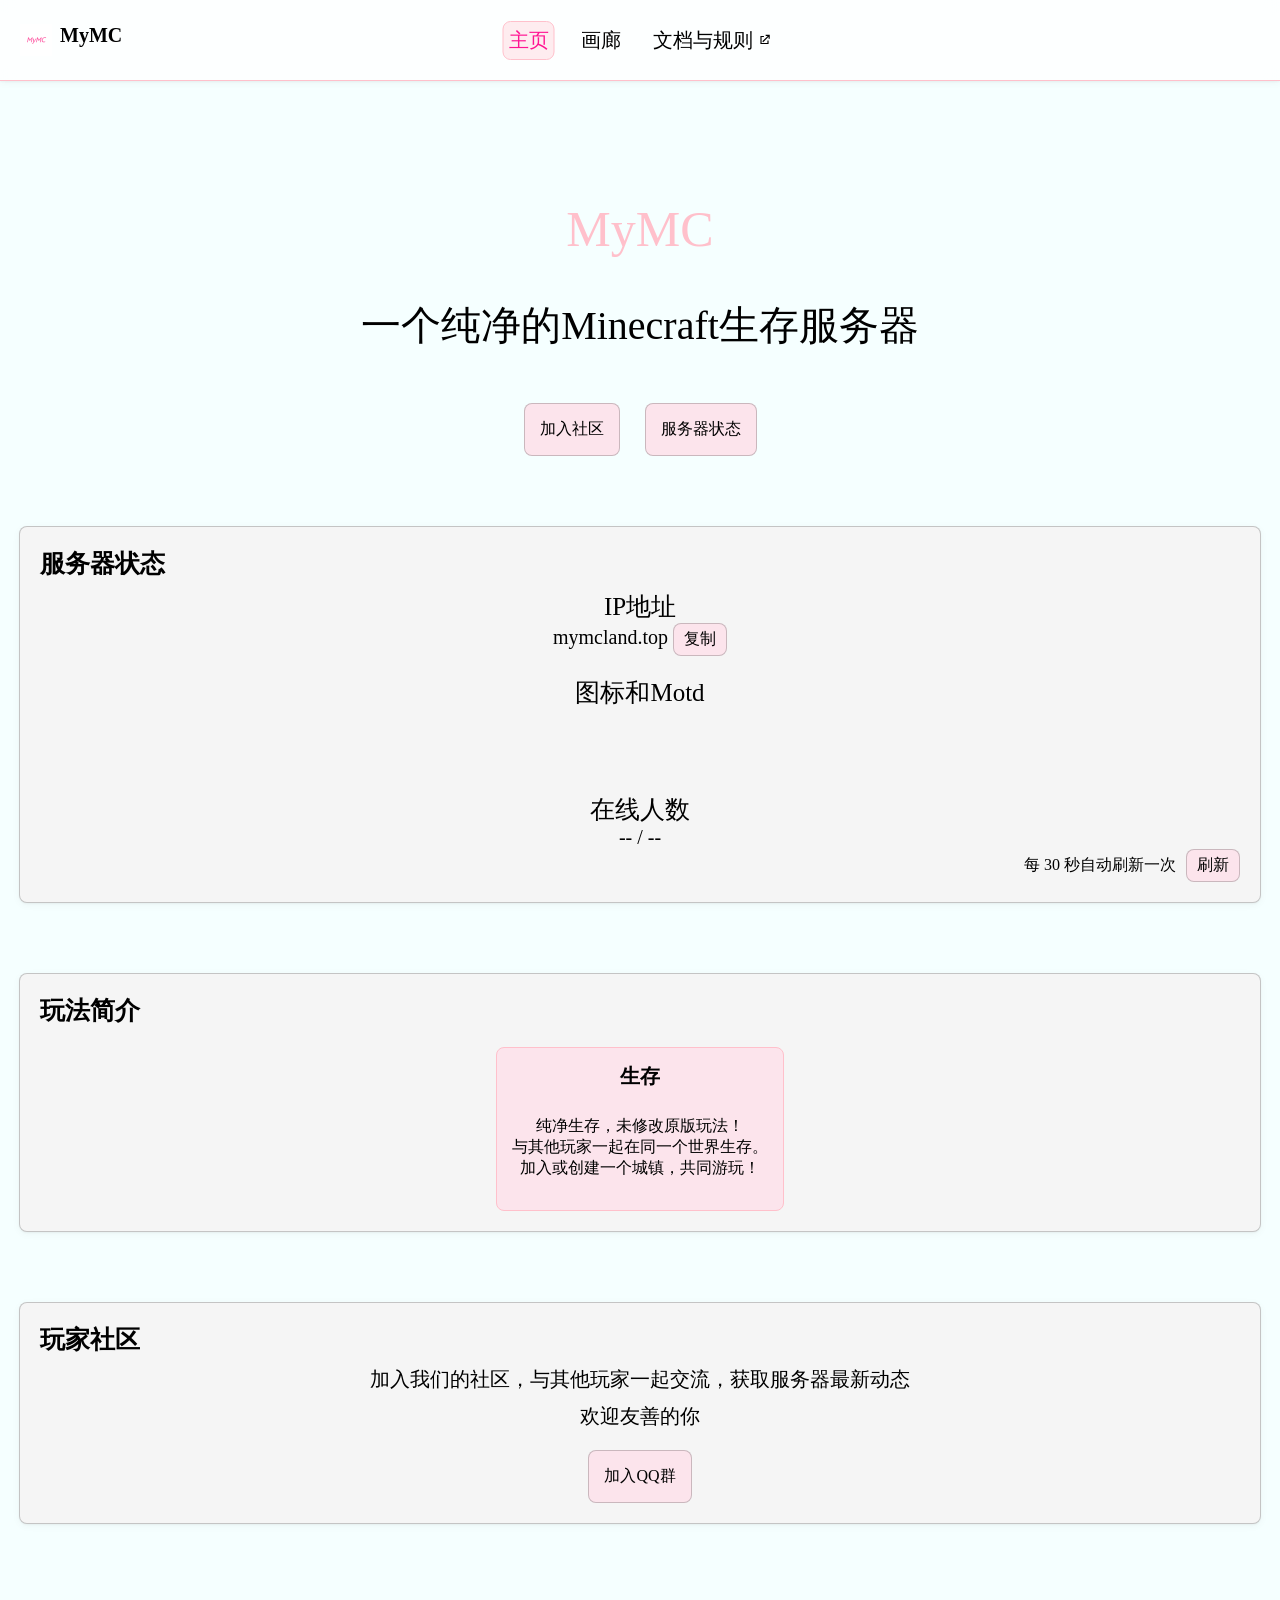
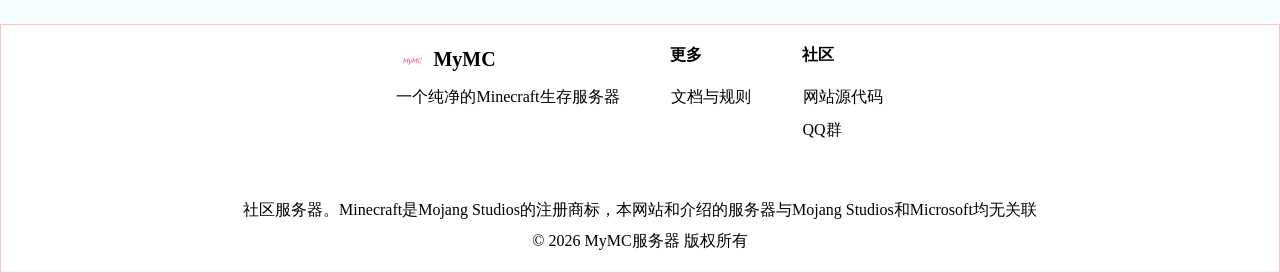
==== index.html @ 45459403 "优化服务器状态显示功能" ====
<!DOCTYPE html>
<html lang="zh" style="scroll-behavior: smooth">
<head>
    <title>MyMC | Minecraft服务器</title>
    <link rel="icon" href="Assets/MyMC_64.png">
    <link rel="stylesheet" href="style.css">
    <meta charset="UTF-8">
    <meta name="viewport" content="width=device-width, initial-scale=1.0">
</head>
<body>
    <div class="nav-background">
        <nav class="nav">
            <a href="./" class="nav-icon">
                <img src="Assets/MyMC_64.png" class="nav-icon-logo" alt="MyMC Icon" width="64" height="64" />
                <span class="nav-icon-text">MyMC</span>
            </a>
            <div class="nav-items">
                <a href="./" class="nav-item nav-item-selected">主页</a>
                <a href="./Gallery/" class="nav-item">画廊</a>
                <a href="https://docs.qq.com/aio/DS3Rvb0lQZVpRVXB5" target="_blank" class="nav-item">
                    文档与规则
                    <svg class="external-icon" viewBox="0 0 24 24" width="14" height="14" fill="currentColor" aria-hidden="true">
                        <path d="M14 3h7v7h-2V6.41l-9.29 9.3-1.42-1.42 9.3-9.29H14V3z"/>
                        <path d="M5 5h6v2H7v10h10v-4h2v6H5V5z"/>
                    </svg>
                </a>
            </div>
            <details class="nav-menu" style="margin-left: auto; position: relative;">
                <summary style="list-style: none; cursor: pointer; user-select: none;" class="btn">选择页面</summary>
                <div class="nav-menu-open">
                    <a href="./" class="nav-item nav-item-selected">主页</a>
                    <a href="./Gallery/" class="nav-item">画廊</a>
                    <a href="https://docs.qq.com/aio/DS3Rvb0lQZVpRVXB5" target="_blank" class="nav-item">
                        文档与规则
                        <svg class="external-icon" viewBox="0 0 24 24" width="14" height="14" fill="currentColor" aria-hidden="true">
                            <path d="M14 3h7v7h-2V6.41l-9.29 9.3-1.42-1.42 9.3-9.29H14V3z"/>
                            <path d="M5 5h6v2H7v10h10v-4h2v6H5V5z"/>
                        </svg>
                    </a>
                </div>
            </details>
        </nav>
    </div>
    <div style="align-items: center; text-align: center; margin-top: 200px">
        <div style="color: pink" class="title-text">MyMC</div>
        <div style="margin-top: 40px;" class="subtitle-text">一个纯净的Minecraft生存服务器</div>
    </div>
    <div style="display: flex; flex-direction: row; margin-top: 50px; justify-content: center; gap: 25px; flex-wrap: wrap;">
        <a class="btn" href="#community">加入社区</a>
        <a class="btn" href="#status">服务器状态</a>
    </div>
    <div style="margin-top: 70px;" class="center-card" id="status">
        <span class="center-card-title">服务器状态</span>
        <span style="font-size: 25px;">IP地址</span>
        <div style="font-size: 20px;">mymcland.top<button onclick="copyButton(this, 'mymcland.top')" class="btn" style="padding: 5px 10px; margin-left: 5px">复制</button></div>
        <span style="font-size: 25px; margin-top: 20px;">图标和Motd</span>
        <div style="display: flex; flex-direction: row; align-items: center; gap: 12px;">
            <img id="serverIcon" src="" alt="" style="width: 64px; height: 64px; image-rendering: pixelated; border-radius: 8px; visibility: hidden;">
            <span id="serverMotd" style="font-size: 20px; white-space: pre-line;"></span>
        </div>
        <span style="font-size: 25px; margin-top: 20px;">在线人数</span>
        <span style="font-size: 20px;"><span id="onlinePlayers">--</span> / <span id="maxPlayers">--</span></span>
        <div style="margin-left: auto; display: flex; flex-direction: row; gap: 10px; align-items: center;">
            <span>每 30 秒自动刷新一次</span>
            <button onclick="manualRefresh(this)" class="btn" style="padding: 5px 10px;">刷新</button>
        </div>
    </div>
    <div style="margin-top: 70px;" class="center-card">
        <span class="center-card-title">玩法简介</span>
        <div style="display: flex; flex-direction: row; gap: 20px; align-items: center; margin-top: 10px; flex-wrap: wrap; justify-content: center;">
            <div class="center-card-card">
                <span style="font-size: 20px; font-weight: bold;">生存</span>
                <p>
                    纯净生存，未修改原版玩法！<br>
                    与其他玩家一起在同一个世界生存。<br>
                    加入或创建一个城镇，共同游玩！
                </p>
            </div>
        </div>
    </div>
    <div style="margin-top: 70px;" class="center-card" id="community">
        <span class="center-card-title">玩家社区</span>
        <span style="margin-bottom: 10px; font-size: 20px;">加入我们的社区，与其他玩家一起交流，获取服务器最新动态</span>
        <span style="margin-bottom: 20px; font-size: 20px;">欢迎友善的你</span>
        <a href="https://qm.qq.com/q/Btq5z1WSHu" target="_blank" class="btn">
            加入QQ群
        </a>
    </div>
    <footer class="footer">
        <div style="display: flex; flex-direction: row; flex-wrap: wrap; gap: 50px;">
            <div style="display: flex; flex-direction: column; gap: 10px; text-align: left;">
                <a style="font-size: 20px; font-weight: bold;">
                    <img src="./Assets/MyMC_64.png" alt="MyMC Icon" style="width: 32px; height: 32px; vertical-align: middle;" />
                    MyMC
                </a>
                <a style="font-size: 16px">
                    一个纯净的Minecraft生存服务器
                </a>
            </div>
            <div style="display: flex; flex-direction: column; gap: 10px; text-align: left;">
                <a style="margin-bottom: 10px; font-weight: bold;">更多</a>
                <a class="linktext" href="https://docs.qq.com/aio/DS3Rvb0lQZVpRVXB5" target="_blank">
                    文档与规则
                </a>
            </div>
            <div style="display: flex; flex-direction: column; gap: 10px; text-align: left;">
                <a style="margin-bottom: 10px; font-weight: bold;">社区</a>
                <a class="linktext" href="https://github.com/MCFurina/MyMC-Website" target="_blank">
                    网站源代码
                </a>
                <a class="linktext" href="https://qm.qq.com/q/Btq5z1WSHu" target="_blank">
                    QQ群
                </a>
            </div>
        </div>
        <hr style="width: 80%; max-width: 1600px; border: 1px solid rgba(255, 255, 255, 0.5)" />
        <div style="display: flex; flex-direction: column; gap: 10px;">
            <a style="font-size: 16px">
                社区服务器。Minecraft是Mojang Studios的注册商标，本网站和介绍的服务器与Mojang Studios和Microsoft均无关联
            </a>
            <a style="font-size: 16px">
                © 2026 MyMC服务器 版权所有
            </a>
        </div>
    </footer>
    <script src="./homepage.js"></script>
</body>
</html>
---- style.css ----
body {
    background: rgb(245, 255, 255);
    margin: 0;
    padding: 0;
}
button {
    cursor: pointer;
}
.nav-background {
    position: fixed;
    top: 0;
    left: 0;
    right: 0;
    z-index: 9999;
    background-color: rgba(255, 255, 255, 0.75);
    border-bottom: solid 1px pink;
    backdrop-filter: blur(8px);
    box-shadow: 0 1px 2px rgba(0, 0, 0, 0.04), 0 2px 8px rgba(0, 0, 0, 0.04);
}
.nav {
    display: flex;
    flex-direction: row;
    align-items: center;
    max-width: 1600px;
    margin: 0 auto;
    padding: 10px 20px;
    min-height: 60px;
    gap: 16px;
}
.nav-icon {
    text-decoration: none;
    color: inherit;
    display: flex;
    flex-direction: row;
    gap: 8px;
}
.nav-icon-logo {
    vertical-align: middle;
    width: 32px;
    height: 32px;
}
.nav-icon-text {
    font-size: 20px;
    font-weight: bold;
}
.nav-item {
    text-decoration: none;
    color: inherit;
    font-size: 20px;
    border-radius: 8px;
    transition: background-color 0.2s ease, border 0.2s ease;
    padding: 5px;
    border: 1px solid transparent;
}
.nav-item-selected {
    background-color: rgba(255, 192, 203, 0.3);
    border: 1px solid pink;
    color: deeppink;
}
.nav-item:hover {
    background-color: rgba(255, 192, 203, 0.3);
}
.nav-items {
    position: absolute;
    left: 50%;
    transform: translateX(-50%);
    flex-direction: row;
    gap: 20px;
    display: flex;
}
.nav-menu {
    display: none;
}
.nav-menu[open] summary {
    transform: scale(0.97);
    opacity: 0.5;
}
.nav-menu-open {
    position: absolute;
    top: 100%;
    right: 0;
    min-width: 140px;
    background: rgba(255, 255, 255, 1.0);
    border: solid 1px pink;
    border-radius: 8px;
    padding: 10px;
    z-index: 10000;
    display: flex;
    flex-direction: column;
    gap: 10px;
    text-align: center;
}
.center-card {
    display: flex;
    flex-direction: column;
    align-items: center;
    text-align: center;
    max-width: 1200px;
    border-radius: 8px;
    background-color: rgb(245, 245, 245);
    color: black;
    border: 1px solid rgba(0, 0, 0, 0.2);
    padding: 20px;
    margin-left: auto;
    margin-right: auto;
    scroll-margin-top: 150px;
    box-shadow: 0 1px 2px rgba(0, 0, 0, 0.04), 0 2px 8px rgba(0, 0, 0, 0.04);
}
.center-card-title {
    font-size: 25px;
    font-weight: bold;
    margin-right: auto;
    margin-bottom: 10px;
}
.center-card-card {
    display: flex;
    flex-direction: column;
    gap: 10px;
    text-align: center;
    border: solid 1px pink;
    border-radius: 8px;
    background-color: rgba(252, 228, 236, 1.0);
    padding: 15px;
    color: black;
}
.btn {
    border: 1px solid rgba(0, 0, 0, 0.2);
    padding: 15px;
    width: fit-content;
    text-decoration: none;
    color: inherit;
    border-radius: 8px;
    font-size: 16px;
    background-color: rgba(252, 228, 236, 1.0);
    transition: background-color 0.25s ease, border 0.25s ease, transform 0.25s ease, opacity 0.25s ease;
    color: black;
}
.btn:hover {
    background-color: rgba(248, 211, 223, 1.0);
}
.btn:active {
    transform: scale(0.97);
    opacity: 0.5;
}
.btn:disabled {
    opacity: 60%;
    cursor: not-allowed;
}
.linktext {
    color: inherit;
    text-decoration: none;
    border: solid 1px transparent;
    border-radius: 8px;
    transition: border 0.2s ease;
    display: inline-block;
    width: fit-content;
}
.linktext:hover {
    border: 1px solid pink;
}
.gradient-text-1 {
    display: inline-block;
    background: linear-gradient(90deg, #7FE5D4, #FFFFFF);
    background-clip: text;
    color: transparent;
}
.title-text {
    font-size: 50px;
}
.subtitle-text {
    font-size: 40px;
}
.footer {
    margin-top: 100px;
    margin-left: auto;
    margin-right: auto;
    display: flex;
    flex-direction: column;
    gap: 20px;
    text-align: center;
    align-items: center;
    padding: 20px 10px;
    background-color: rgba(255, 255, 255, 1.0);
    border: 1px solid pink;
    color: black;
}
.center-label {
    color: black;
}
@media (max-width: 768px) {
    .nav-items {
        display: none;
    }
    .nav-menu {
        display: flex;
    }
    .title-text {
        font-size: 40px;
    }
    .subtitle-text {
        font-size: 30px;
    }
    .nav {
        min-height: 48px;
    }
    .nav-icon-logo {
        display: none;
    }
    .center-card {
        margin-left: 20px;
        margin-right: 20px;
    }
    .center-card-title {
        font-size: 25px;
    }
}
@media (prefers-color-scheme: dark) {
    body {
        background: rgb(25, 25, 25);
    }
    .nav-background {
        background-color: rgba(0, 0, 0, 0.75);
        color: white;
    }
    .nav-item-selected {
        color: lightpink;
    }
    .nav-menu-open {
        background-color: rgb(50, 50, 50);
    }
    .title-text {
        color: white;
    }
    .subtitle-text {
        color: white;
    }
    .center-card {
        background: rgba(255, 255, 255, 0.1);
        color: white;
        border: 1px solid rgba(255, 255, 255, 0.15);
    }
    .center-card-card {
        background: rgba(255, 255, 255, 0.1);
        border: 1px solid rgba(255, 255, 255, 0.15);
        color: white;
    }
    .btn {
        background: rgba(255, 255, 255, 0.1);
        color: white;
        border: 1px solid rgba(255, 255, 255, 0.15);
    }
    .btn:hover {
        background: rgba(255, 255, 255, 0.2);
        border: 1px solid rgb(150, 150, 150);
    }
    .footer {
        color: white;
        background: rgba(255, 255, 255, 0.1);
        border: 1px solid rgba(255, 255, 255, 0.15);
    }
    .center-label {
        color: white;
    }
}
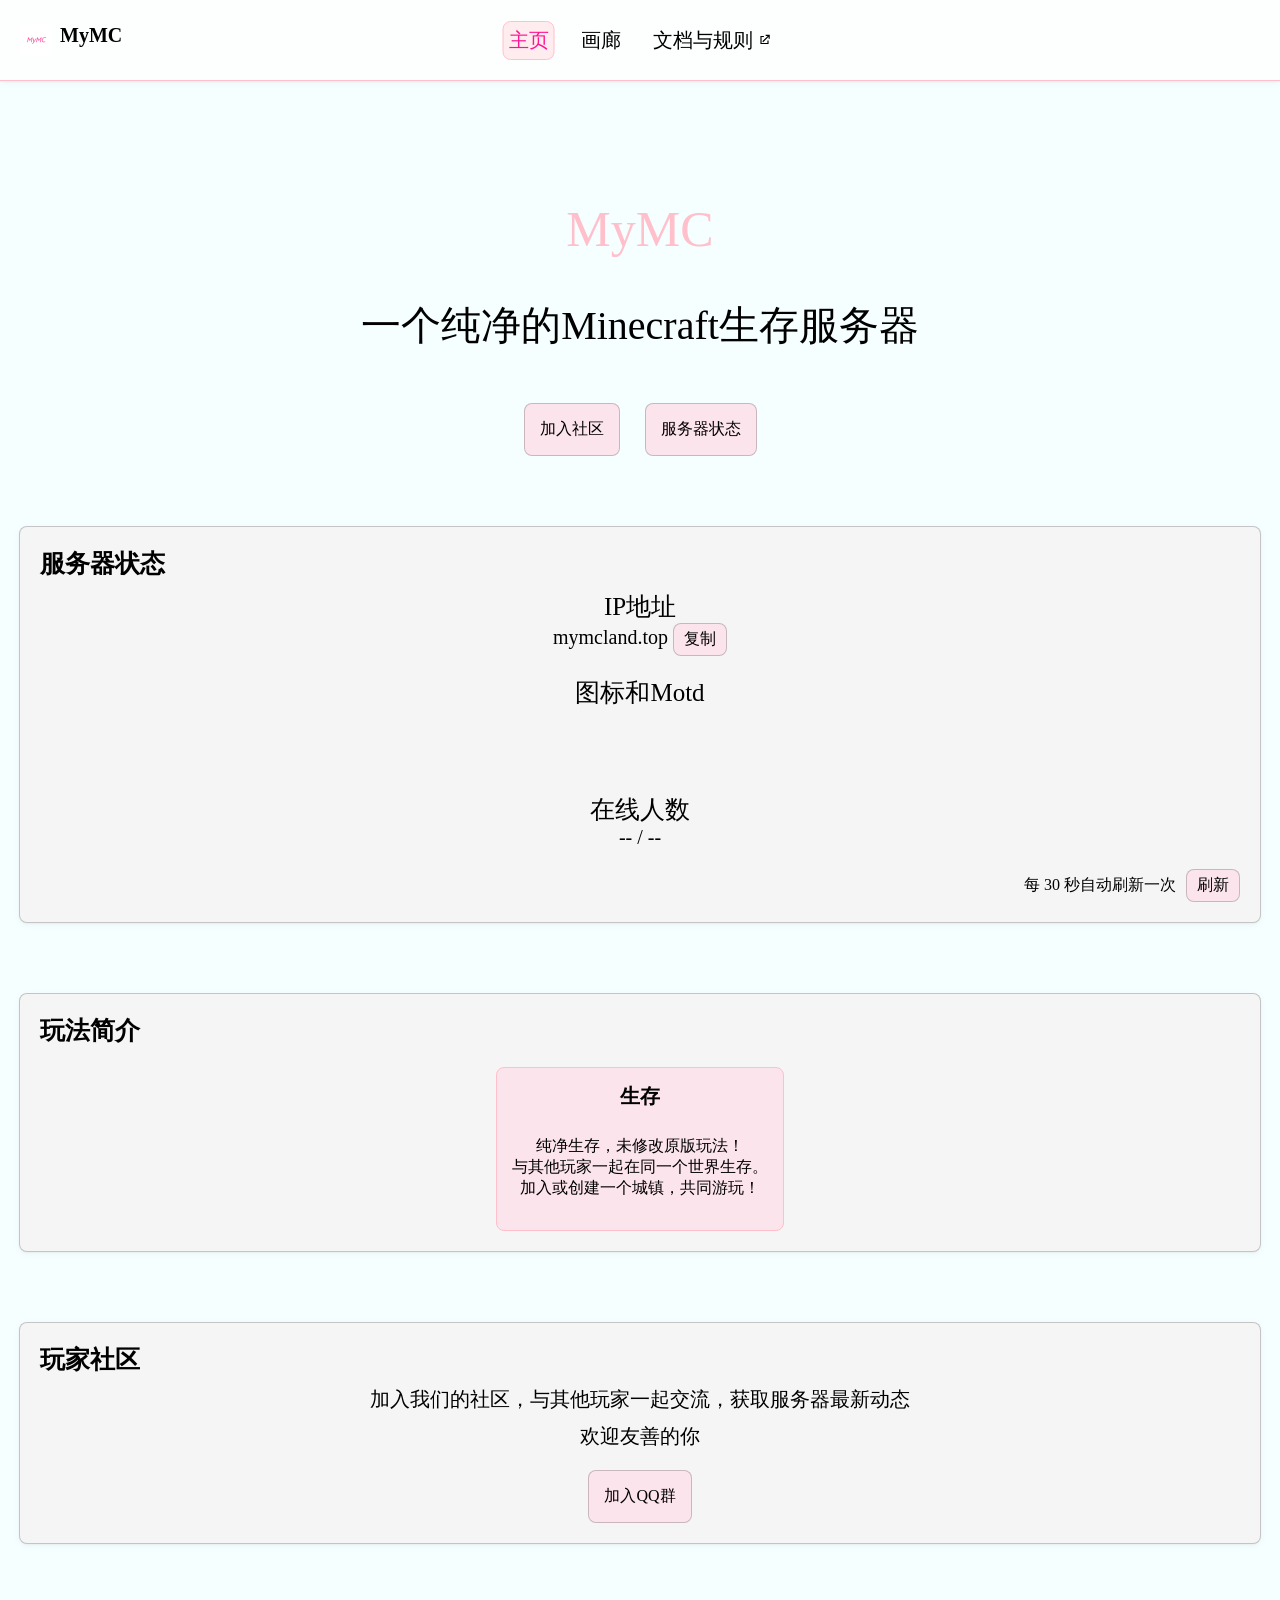
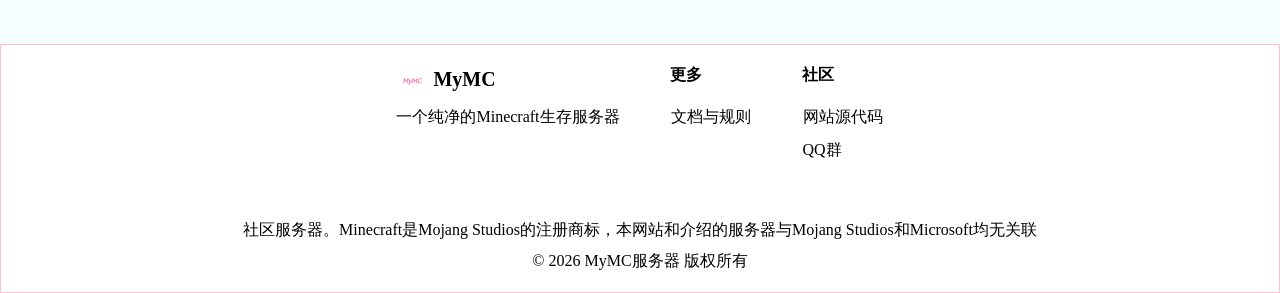
==== commit 21e0cc73: "更新" ====
--- a/index.html
+++ b/index.html
@@ -60,7 +60,7 @@
         </div>
         <span style="font-size: 25px; margin-top: 20px;">在线人数</span>
         <span style="font-size: 20px;"><span id="onlinePlayers">--</span> / <span id="maxPlayers">--</span></span>
-        <div style="margin-left: auto; display: flex; flex-direction: row; gap: 10px; align-items: center;">
+        <div style="margin-left: auto; display: flex; flex-direction: row; gap: 10px; align-items: center; margin-top: 20px;">
             <span>每 30 秒自动刷新一次</span>
             <button onclick="manualRefresh(this)" class="btn" style="padding: 5px 10px;">刷新</button>
         </div>
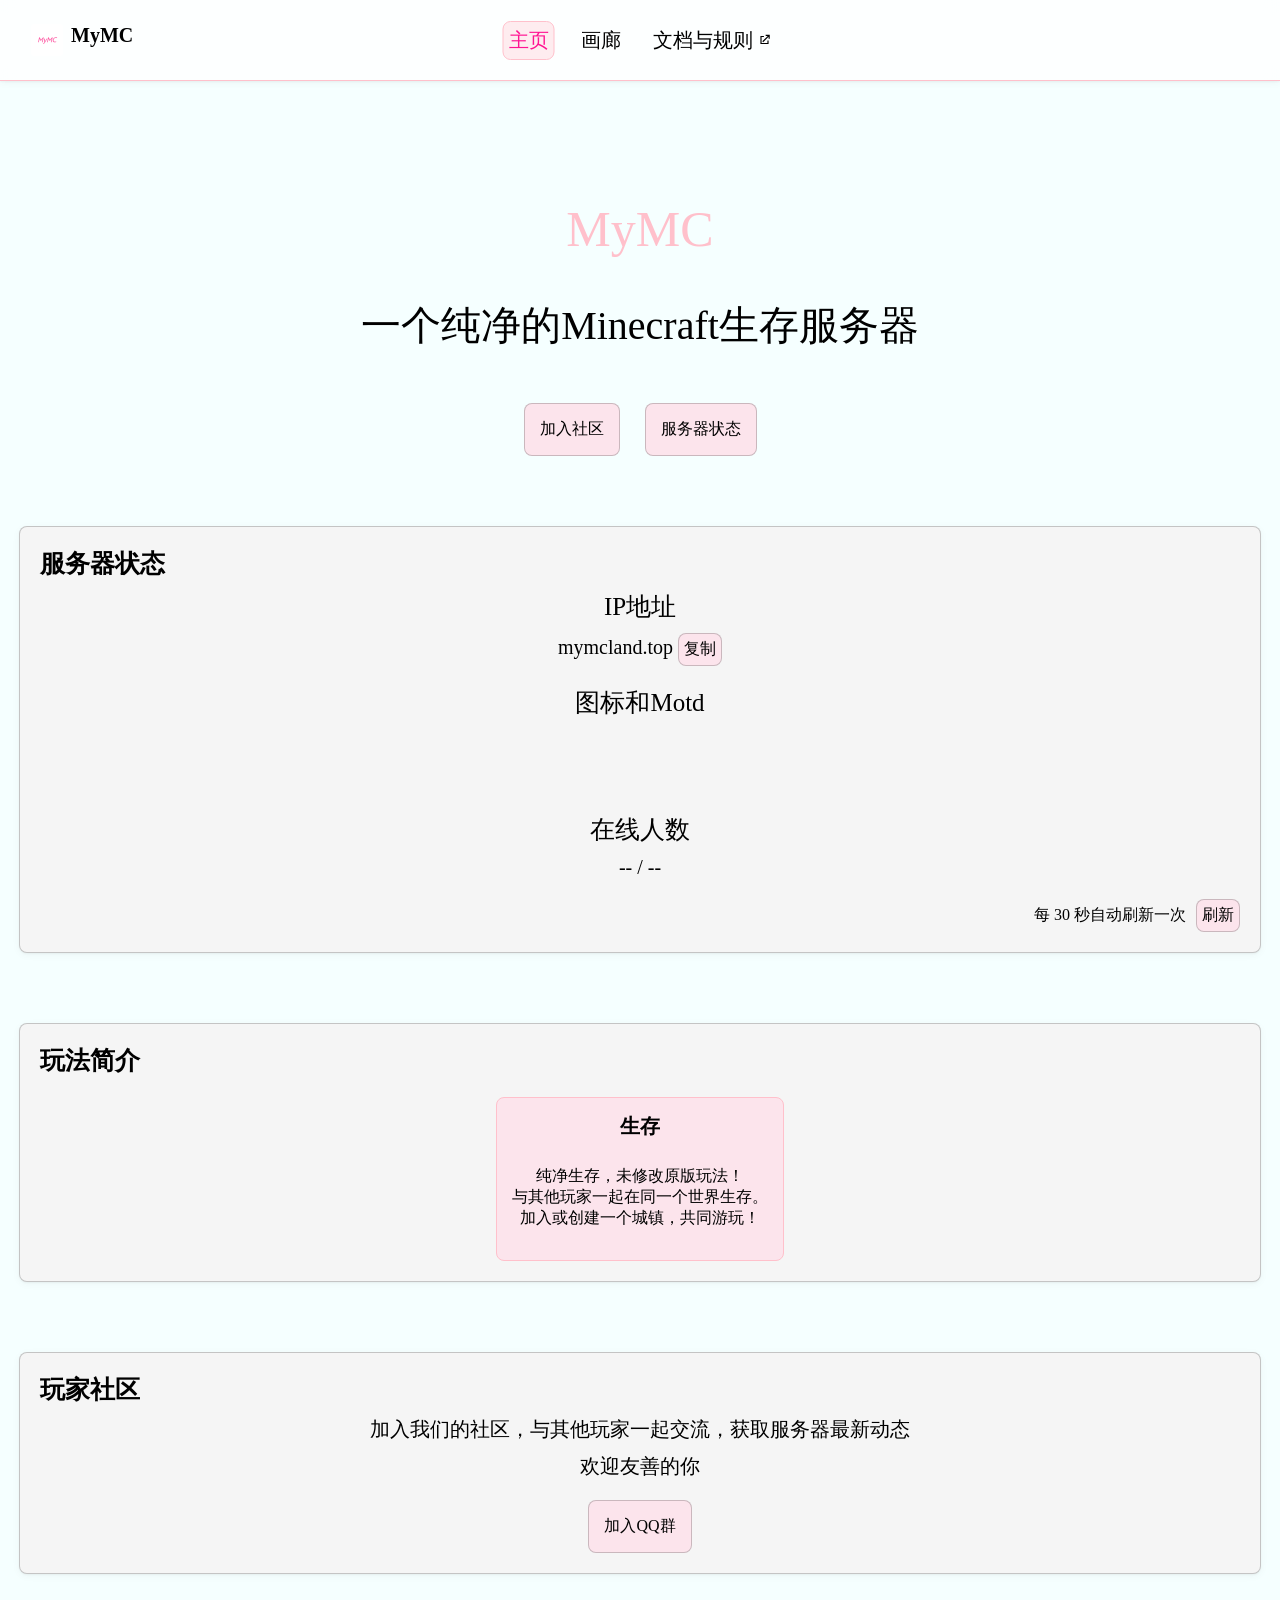
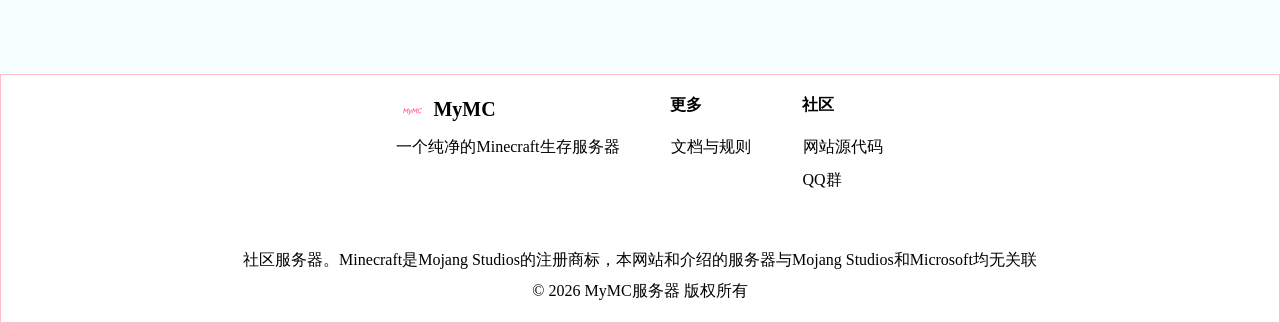
==== commit 26b4cc81: "优化" ====
--- a/index.html
+++ b/index.html
@@ -51,18 +51,18 @@
     </div>
     <div style="margin-top: 70px;" class="center-card" id="status">
         <span class="center-card-title">服务器状态</span>
-        <span style="font-size: 25px;">IP地址</span>
-        <div style="font-size: 20px;">mymcland.top<button onclick="copyButton(this, 'mymcland.top')" class="btn" style="padding: 5px 10px; margin-left: 5px">复制</button></div>
-        <span style="font-size: 25px; margin-top: 20px;">图标和Motd</span>
+        <span style="font-size: 25px; margin-bottom: 10px;">IP地址</span>
+        <div style="font-size: 20px;">mymcland.top<button onclick="copyButton(this, 'mymcland.top')" class="btn" style="padding: 5px; margin-left: 5px">复制</button></div>
+        <span style="font-size: 25px; margin-top: 20px; margin-bottom: 10px;">图标和Motd</span>
         <div style="display: flex; flex-direction: row; align-items: center; gap: 12px;">
             <img id="serverIcon" src="" alt="" style="width: 64px; height: 64px; image-rendering: pixelated; border-radius: 8px; visibility: hidden;">
             <span id="serverMotd" style="font-size: 20px; white-space: pre-line;"></span>
         </div>
-        <span style="font-size: 25px; margin-top: 20px;">在线人数</span>
+        <span style="font-size: 25px; margin-top: 20px; margin-bottom: 10px;">在线人数</span>
         <span style="font-size: 20px;"><span id="onlinePlayers">--</span> / <span id="maxPlayers">--</span></span>
         <div style="margin-left: auto; display: flex; flex-direction: row; gap: 10px; align-items: center; margin-top: 20px;">
             <span>每 30 秒自动刷新一次</span>
-            <button onclick="manualRefresh(this)" class="btn" style="padding: 5px 10px;">刷新</button>
+            <button onclick="manualRefresh(this)" class="btn" style="padding: 5px;">刷新</button>
         </div>
     </div>
     <div style="margin-top: 70px;" class="center-card">
--- a/style.css
+++ b/style.css
@@ -33,11 +33,19 @@
     display: flex;
     flex-direction: row;
     gap: 8px;
+    padding: 10px;
+    border: 1px solid transparent;
+    transition: border 0.25s ease;
+    border-radius: 8px;
+}
+.nav-icon:hover {
+    border: 1px solid pink;
 }
 .nav-icon-logo {
     vertical-align: middle;
     width: 32px;
     height: 32px;
+    border-radius: 4px;
 }
 .nav-icon-text {
     font-size: 20px;
@@ -206,10 +214,6 @@
     .nav-icon-logo {
         display: none;
     }
-    .center-card {
-        margin-left: 20px;
-        margin-right: 20px;
-    }
     .center-card-title {
         font-size: 25px;
     }
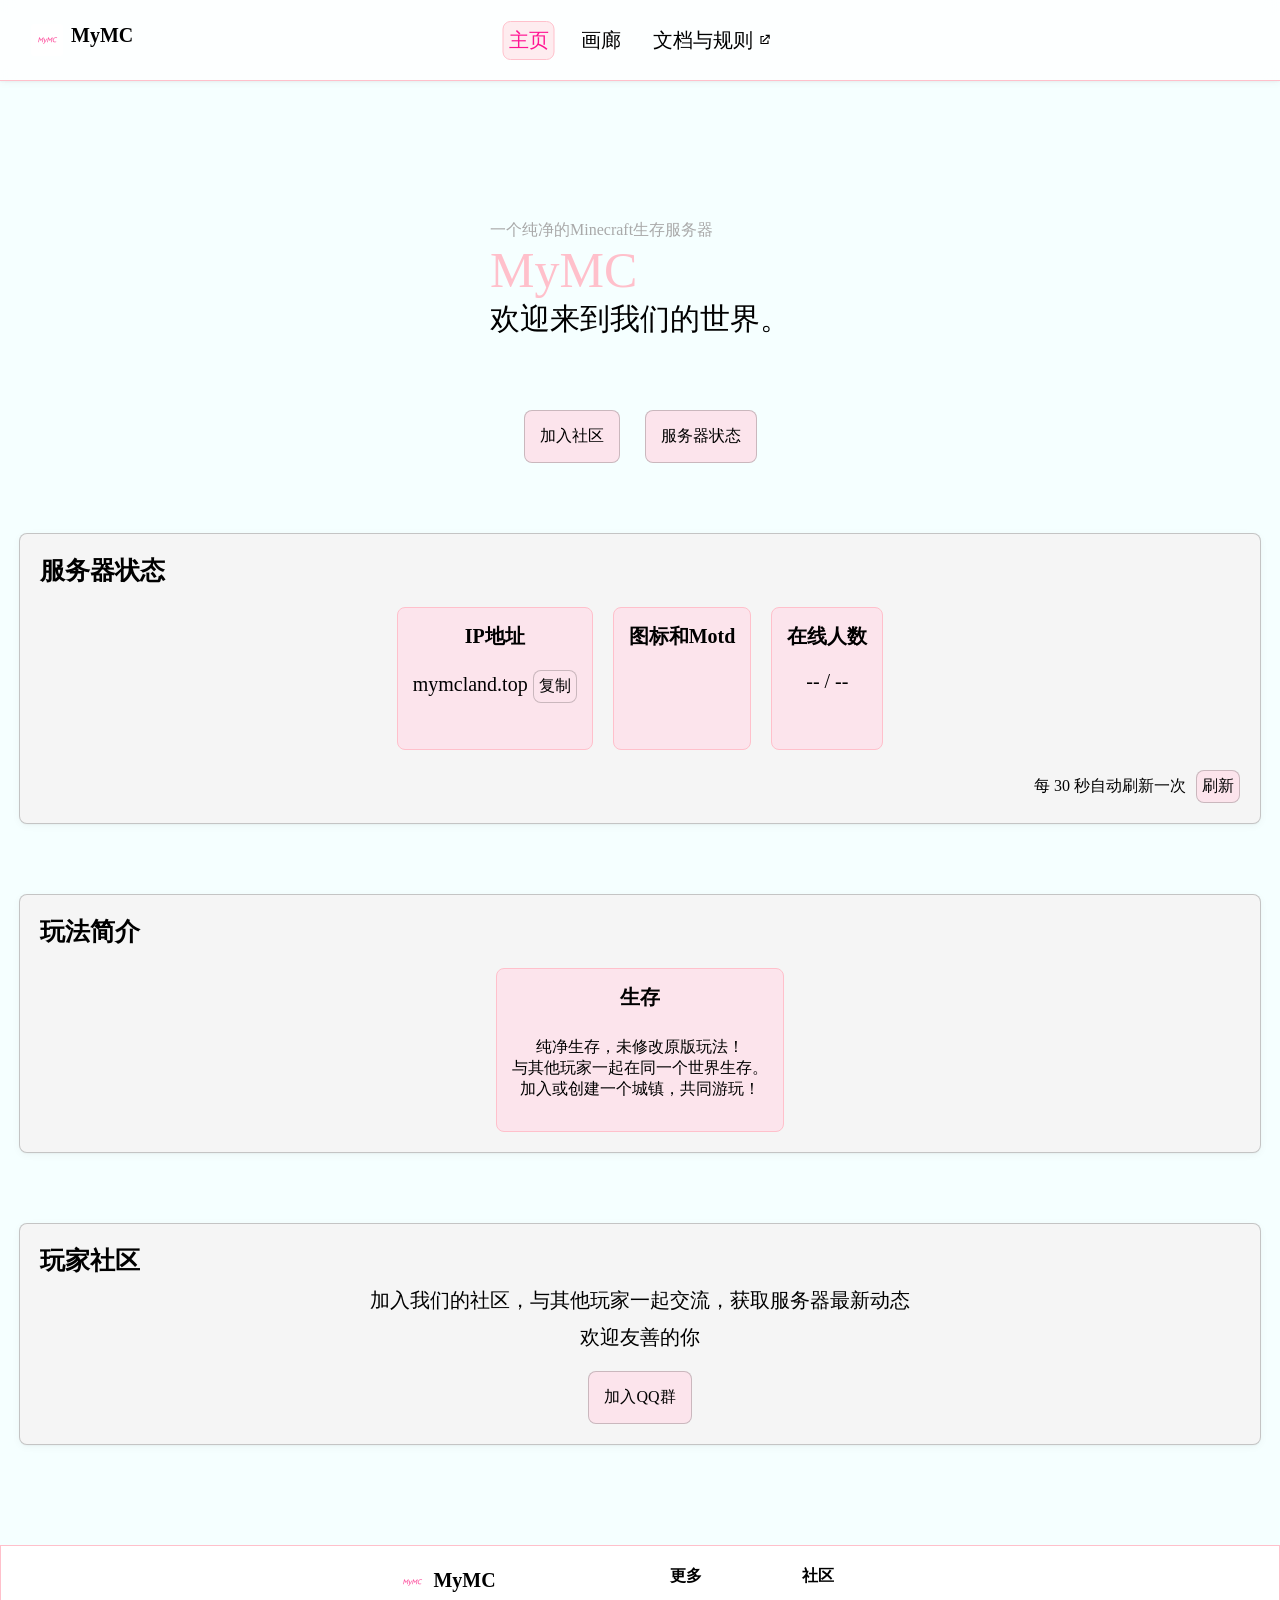
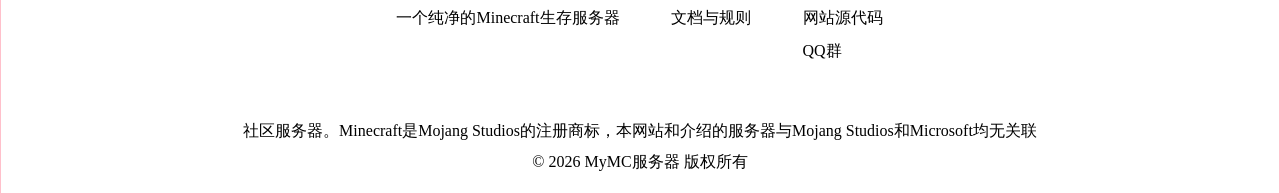
==== commit 8207de16: "新增进入页面动画，优化主页" ====
--- a/index.html
+++ b/index.html
@@ -41,25 +41,36 @@
             </details>
         </nav>
     </div>
-    <div style="align-items: center; text-align: center; margin-top: 200px">
-        <div style="color: pink" class="title-text">MyMC</div>
-        <div style="margin-top: 40px;" class="subtitle-text">一个纯净的Minecraft生存服务器</div>
+    <div style="margin-top: 200px; padding: 20px;">
+        <div style="width: fit-content; margin-left: auto; margin-right: auto; display: flex; flex-direction: column;">
+            <div class="title-text1 fade-in">一个纯净的Minecraft生存服务器</div>
+            <div style="color: #FFC0CB" class="title-text fade-in">MyMC</div>
+            <div class="subtitle-text fade-in">欢迎来到我们的世界。</div>
+        </div>
     </div>
     <div style="display: flex; flex-direction: row; margin-top: 50px; justify-content: center; gap: 25px; flex-wrap: wrap;">
-        <a class="btn" href="#community">加入社区</a>
-        <a class="btn" href="#status">服务器状态</a>
+        <a class="btn fade-in" href="#community">加入社区</a>
+        <a class="btn fade-in" href="#status">服务器状态</a>
     </div>
     <div style="margin-top: 70px;" class="center-card" id="status">
         <span class="center-card-title">服务器状态</span>
-        <span style="font-size: 25px; margin-bottom: 10px;">IP地址</span>
-        <div style="font-size: 20px;">mymcland.top<button onclick="copyButton(this, 'mymcland.top')" class="btn" style="padding: 5px; margin-left: 5px">复制</button></div>
-        <span style="font-size: 25px; margin-top: 20px; margin-bottom: 10px;">图标和Motd</span>
-        <div style="display: flex; flex-direction: row; align-items: center; gap: 12px;">
-            <img id="serverIcon" src="" alt="" style="width: 64px; height: 64px; image-rendering: pixelated; border-radius: 8px; visibility: hidden;">
-            <span id="serverMotd" style="font-size: 20px; white-space: pre-line;"></span>
+        <div style="display: flex; flex-direction: row; gap: 20px; align-items: stretch; margin-top: 10px; flex-wrap: wrap; justify-content: center;">
+            <div class="center-card-card">
+                <span style="font-size: 20px; margin-bottom: 10px; font-weight: bold;">IP地址</span>
+                <div style="font-size: 20px;">mymcland.top<button onclick="copyButton(this, 'mymcland.top')" class="btn" style="padding: 5px; margin-left: 5px">复制</button></div>
+            </div>
+            <div class="center-card-card">
+                <span style="font-size: 20px; margin-bottom: 10px; font-weight: bold;">图标和Motd</span>
+                <div style="display: flex; flex-direction: row; align-items: center; gap: 12px;">
+                    <img id="serverIcon" src="" alt="" style="width: 64px; height: 64px; image-rendering: pixelated; border-radius: 8px; visibility: hidden;">
+                    <span id="serverMotd" style="font-size: 20px; white-space: pre-line;"></span>
+                </div>
+            </div>
+            <div class="center-card-card">
+                <span style="font-size: 20px; margin-bottom: 10px; font-weight: bold;">在线人数</span>
+                <span style="font-size: 20px;"><span id="onlinePlayers">--</span> / <span id="maxPlayers">--</span></span>
+            </div>
         </div>
-        <span style="font-size: 25px; margin-top: 20px; margin-bottom: 10px;">在线人数</span>
-        <span style="font-size: 20px;"><span id="onlinePlayers">--</span> / <span id="maxPlayers">--</span></span>
         <div style="margin-left: auto; display: flex; flex-direction: row; gap: 10px; align-items: center; margin-top: 20px;">
             <span>每 30 秒自动刷新一次</span>
             <button onclick="manualRefresh(this)" class="btn" style="padding: 5px;">刷新</button>
--- a/style.css
+++ b/style.css
@@ -113,6 +113,8 @@
     margin-right: auto;
     scroll-margin-top: 150px;
     box-shadow: 0 1px 2px rgba(0, 0, 0, 0.04), 0 2px 8px rgba(0, 0, 0, 0.04);
+    animation: fade-in2 0.25s forwards;
+    opacity: 0;
 }
 .center-card-title {
     font-size: 25px;
@@ -172,11 +174,15 @@
     background-clip: text;
     color: transparent;
 }
+.title-text1 {
+    font-size: 16px;
+    color: #A9A9A9;
+}
 .title-text {
     font-size: 50px;
 }
 .subtitle-text {
-    font-size: 40px;
+    font-size: 30px;
 }
 .footer {
     margin-top: 100px;
@@ -206,7 +212,7 @@
         font-size: 40px;
     }
     .subtitle-text {
-        font-size: 30px;
+        font-size: 20px;
     }
     .nav {
         min-height: 48px;
@@ -266,3 +272,25 @@
         color: white;
     }
 }
+.fade-in {
+    opacity: 0;
+    animation: fade-in 0.25s forwards;
+}
+@keyframes fade-in {
+    from {
+        opacity: 0;
+        transform: translateY(50px);
+    }
+    to {
+        opacity: 1;
+        transform: translateY(0);
+    }
+}
+@keyframes fade-in2 {
+    from {
+        opacity: 0;
+    }
+    to {
+        opacity: 1;
+    }
+}
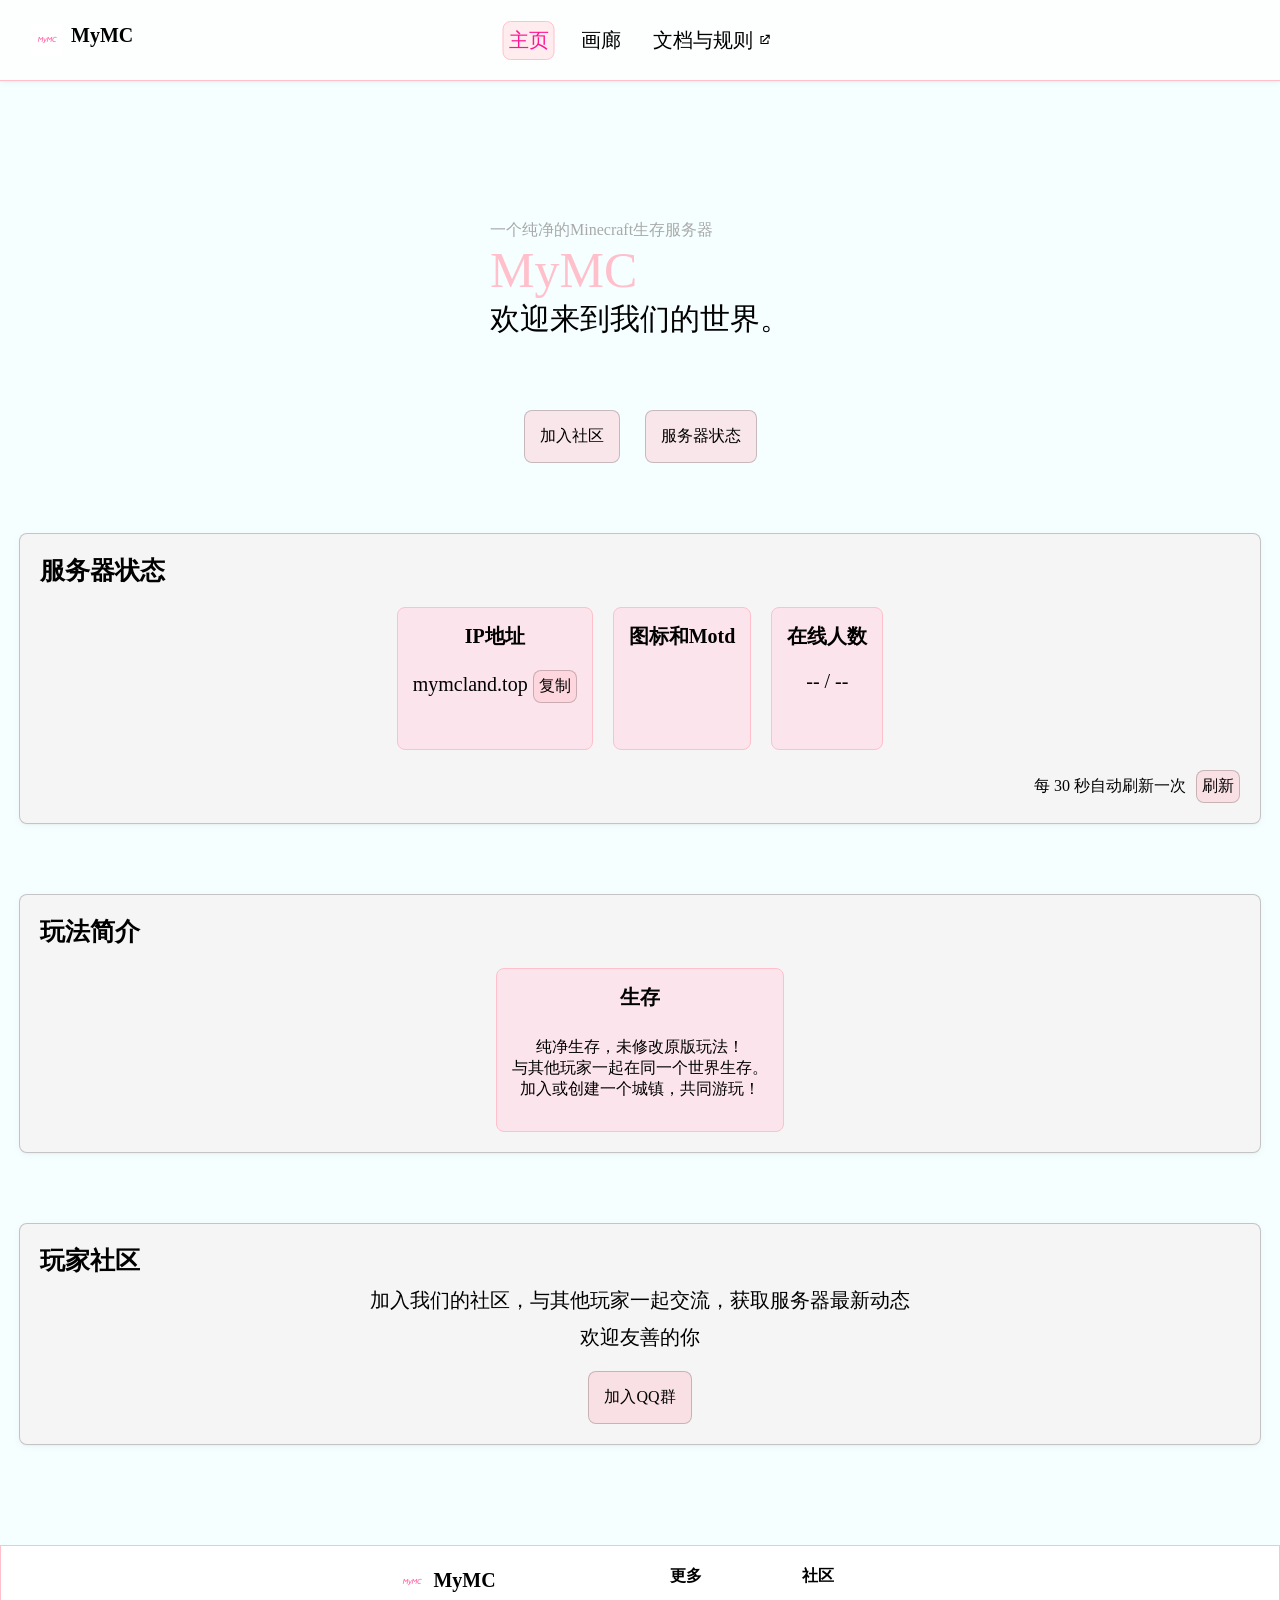
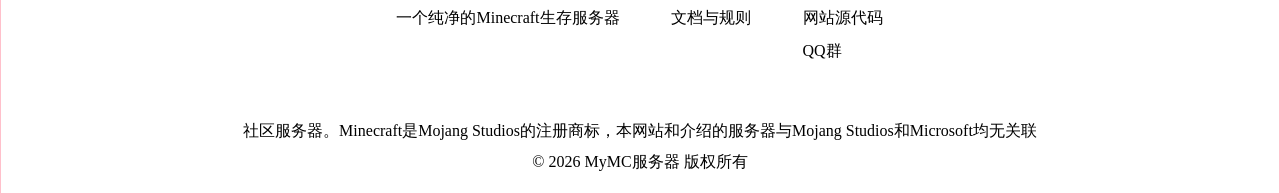
==== commit ebdc2be7: "更新" ====
--- a/index.html
+++ b/index.html
@@ -52,50 +52,52 @@
         <a class="btn fade-in" href="#community">加入社区</a>
         <a class="btn fade-in" href="#status">服务器状态</a>
     </div>
-    <div style="margin-top: 70px;" class="center-card" id="status">
-        <span class="center-card-title">服务器状态</span>
-        <div style="display: flex; flex-direction: row; gap: 20px; align-items: stretch; margin-top: 10px; flex-wrap: wrap; justify-content: center;">
-            <div class="center-card-card">
-                <span style="font-size: 20px; margin-bottom: 10px; font-weight: bold;">IP地址</span>
-                <div style="font-size: 20px;">mymcland.top<button onclick="copyButton(this, 'mymcland.top')" class="btn" style="padding: 5px; margin-left: 5px">复制</button></div>
-            </div>
-            <div class="center-card-card">
-                <span style="font-size: 20px; margin-bottom: 10px; font-weight: bold;">图标和Motd</span>
-                <div style="display: flex; flex-direction: row; align-items: center; gap: 12px;">
-                    <img id="serverIcon" src="" alt="" style="width: 64px; height: 64px; image-rendering: pixelated; border-radius: 8px; visibility: hidden;">
-                    <span id="serverMotd" style="font-size: 20px; white-space: pre-line;"></span>
+    <div class="card-box">
+        <div style="margin-top: 70px;" class="center-card" id="status">
+            <span class="center-card-title">服务器状态</span>
+            <div style="display: flex; flex-direction: row; gap: 20px; align-items: stretch; margin-top: 10px; flex-wrap: wrap; justify-content: center;">
+                <div class="center-card-card">
+                    <span style="font-size: 20px; margin-bottom: 10px; font-weight: bold;">IP地址</span>
+                    <div style="font-size: 20px;">mymcland.top<button onclick="copyButton(this, 'mymcland.top')" class="btn" style="padding: 5px; margin-left: 5px">复制</button></div>
+                </div>
+                <div class="center-card-card">
+                    <span style="font-size: 20px; margin-bottom: 10px; font-weight: bold;">图标和Motd</span>
+                    <div style="display: flex; flex-direction: row; align-items: center; gap: 12px;">
+                        <img id="serverIcon" src="" alt="" style="width: 64px; height: 64px; image-rendering: pixelated; border-radius: 8px; visibility: hidden;">
+                        <span id="serverMotd" style="font-size: 20px; white-space: pre-line;"></span>
+                    </div>
+                </div>
+                <div class="center-card-card">
+                    <span style="font-size: 20px; margin-bottom: 10px; font-weight: bold;">在线人数</span>
+                    <span style="font-size: 20px;"><span id="onlinePlayers">--</span> / <span id="maxPlayers">--</span></span>
                 </div>
             </div>
-            <div class="center-card-card">
-                <span style="font-size: 20px; margin-bottom: 10px; font-weight: bold;">在线人数</span>
-                <span style="font-size: 20px;"><span id="onlinePlayers">--</span> / <span id="maxPlayers">--</span></span>
+            <div style="margin-left: auto; display: flex; flex-direction: row; gap: 10px; align-items: center; margin-top: 20px;">
+                <span>每 30 秒自动刷新一次</span>
+                <button onclick="manualRefresh(this)" class="btn" style="padding: 5px;">刷新</button>
             </div>
         </div>
-        <div style="margin-left: auto; display: flex; flex-direction: row; gap: 10px; align-items: center; margin-top: 20px;">
-            <span>每 30 秒自动刷新一次</span>
-            <button onclick="manualRefresh(this)" class="btn" style="padding: 5px;">刷新</button>
-        </div>
-    </div>
-    <div style="margin-top: 70px;" class="center-card">
-        <span class="center-card-title">玩法简介</span>
-        <div style="display: flex; flex-direction: row; gap: 20px; align-items: center; margin-top: 10px; flex-wrap: wrap; justify-content: center;">
-            <div class="center-card-card">
-                <span style="font-size: 20px; font-weight: bold;">生存</span>
-                <p>
-                    纯净生存，未修改原版玩法！<br>
-                    与其他玩家一起在同一个世界生存。<br>
-                    加入或创建一个城镇，共同游玩！
-                </p>
+        <div style="margin-top: 70px;" class="center-card">
+            <span class="center-card-title">玩法简介</span>
+            <div style="display: flex; flex-direction: row; gap: 20px; align-items: center; margin-top: 10px; flex-wrap: wrap; justify-content: center;">
+                <div class="center-card-card">
+                    <span style="font-size: 20px; font-weight: bold;">生存</span>
+                    <p>
+                        纯净生存，未修改原版玩法！<br>
+                        与其他玩家一起在同一个世界生存。<br>
+                        加入或创建一个城镇，共同游玩！
+                    </p>
+                </div>
             </div>
         </div>
-    </div>
-    <div style="margin-top: 70px;" class="center-card" id="community">
-        <span class="center-card-title">玩家社区</span>
-        <span style="margin-bottom: 10px; font-size: 20px;">加入我们的社区，与其他玩家一起交流，获取服务器最新动态</span>
-        <span style="margin-bottom: 20px; font-size: 20px;">欢迎友善的你</span>
-        <a href="https://qm.qq.com/q/Btq5z1WSHu" target="_blank" class="btn">
-            加入QQ群
-        </a>
+        <div style="margin-top: 70px;" class="center-card" id="community">
+            <span class="center-card-title">玩家社区</span>
+            <span style="margin-bottom: 10px; font-size: 20px;">加入我们的社区，与其他玩家一起交流，获取服务器最新动态</span>
+            <span style="margin-bottom: 20px; font-size: 20px;">欢迎友善的你</span>
+            <a href="https://qm.qq.com/q/Btq5z1WSHu" target="_blank" class="btn">
+                加入QQ群
+            </a>
+        </div>
     </div>
     <footer class="footer">
         <div style="display: flex; flex-direction: row; flex-wrap: wrap; gap: 50px;">
--- a/style.css
+++ b/style.css
@@ -133,6 +133,9 @@
     padding: 15px;
     color: black;
 }
+.card-box {
+    padding: 0 16px;
+}
 .btn {
     border: 1px solid rgba(0, 0, 0, 0.2);
     padding: 15px;
@@ -141,15 +144,15 @@
     color: inherit;
     border-radius: 8px;
     font-size: 16px;
-    background-color: rgba(252, 228, 236, 1.0);
-    transition: background-color 0.25s ease, border 0.25s ease, transform 0.25s ease, opacity 0.25s ease;
+    background-color: rgba(255, 192, 203, 0.4);
+    transition: background-color 0.25s ease, border 0.25s ease, scale 0.25s ease, opacity 0.25s ease;
     color: black;
 }
 .btn:hover {
-    background-color: rgba(248, 211, 223, 1.0);
+    background-color: rgba(255, 192, 203, 0.6);
 }
 .btn:active {
-    transform: scale(0.97);
+    scale: 0.97;
     opacity: 0.5;
 }
 .btn:disabled {
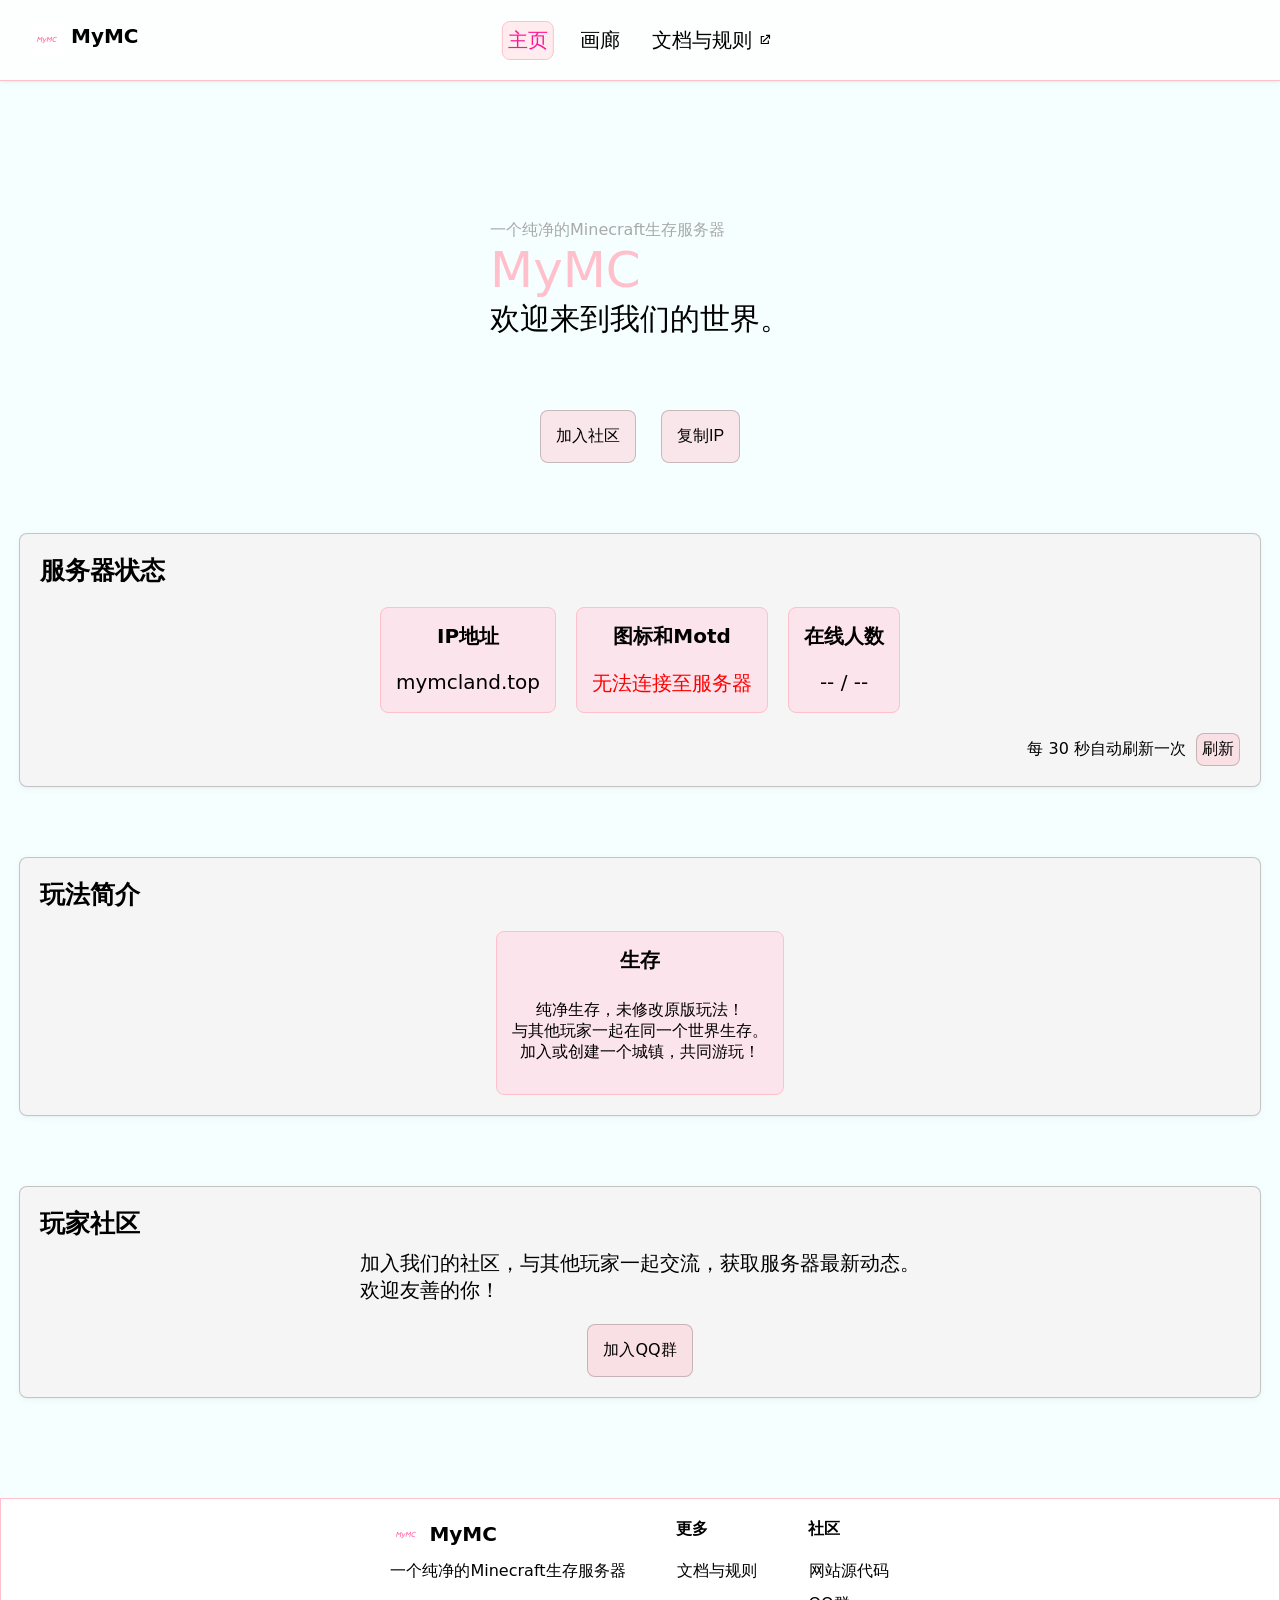
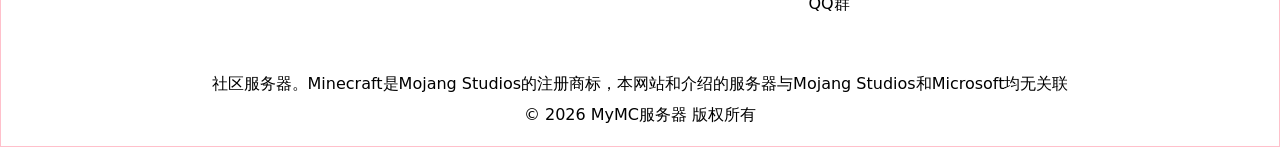
==== commit 27def0c9: "修复了一些问题" ====
--- a/index.html
+++ b/index.html
@@ -50,7 +50,7 @@
     </div>
     <div style="display: flex; flex-direction: row; margin-top: 50px; justify-content: center; gap: 25px; flex-wrap: wrap;">
         <a class="btn fade-in" href="#community">加入社区</a>
-        <a class="btn fade-in" href="#status">服务器状态</a>
+        <button onclick="copyButton(this, 'mymcland.top')" class="btn fade-in">复制IP</button>
     </div>
     <div class="card-box">
         <div style="margin-top: 70px;" class="center-card" id="status">
@@ -58,7 +58,7 @@
             <div style="display: flex; flex-direction: row; gap: 20px; align-items: stretch; margin-top: 10px; flex-wrap: wrap; justify-content: center;">
                 <div class="center-card-card">
                     <span style="font-size: 20px; margin-bottom: 10px; font-weight: bold;">IP地址</span>
-                    <div style="font-size: 20px;">mymcland.top<button onclick="copyButton(this, 'mymcland.top')" class="btn" style="padding: 5px; margin-left: 5px">复制</button></div>
+                    <div style="font-size: 20px;">mymcland.top</div>
                 </div>
                 <div class="center-card-card">
                     <span style="font-size: 20px; margin-bottom: 10px; font-weight: bold;">图标和Motd</span>
@@ -92,8 +92,10 @@
         </div>
         <div style="margin-top: 70px;" class="center-card" id="community">
             <span class="center-card-title">玩家社区</span>
-            <span style="margin-bottom: 10px; font-size: 20px;">加入我们的社区，与其他玩家一起交流，获取服务器最新动态</span>
-            <span style="margin-bottom: 20px; font-size: 20px;">欢迎友善的你</span>
+            <div style="display: flex; flex-direction: column; text-align: left;">
+                <span style="font-size: 20px;">加入我们的社区，与其他玩家一起交流，获取服务器最新动态。</span>
+                <span style="margin-bottom: 20px; font-size: 20px;">欢迎友善的你！</span>
+            </div>
             <a href="https://qm.qq.com/q/Btq5z1WSHu" target="_blank" class="btn">
                 加入QQ群
             </a>
--- a/style.css
+++ b/style.css
@@ -2,6 +2,7 @@
     background: rgb(245, 255, 255);
     margin: 0;
     padding: 0;
+    font-family: "Noto Sans SC", -apple-system, system-ui, sans-serif;
 }
 button {
     cursor: pointer;
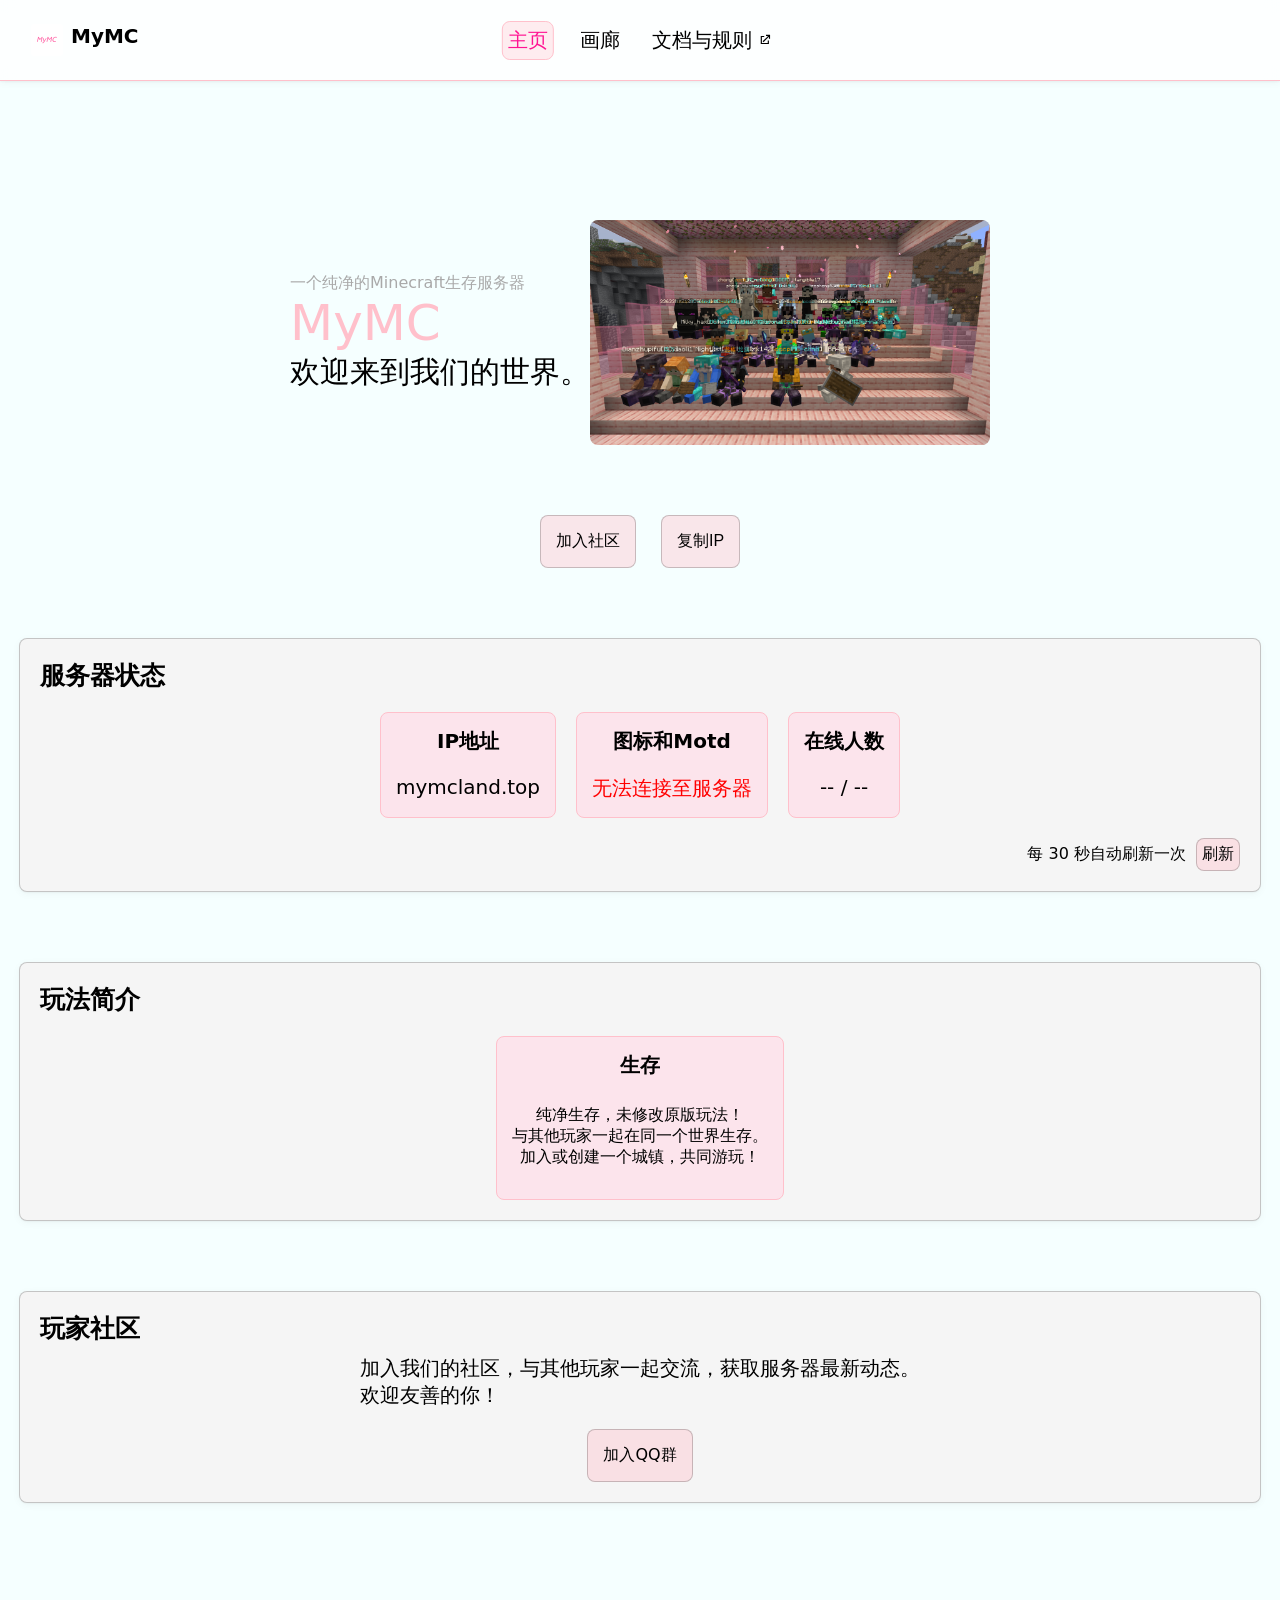
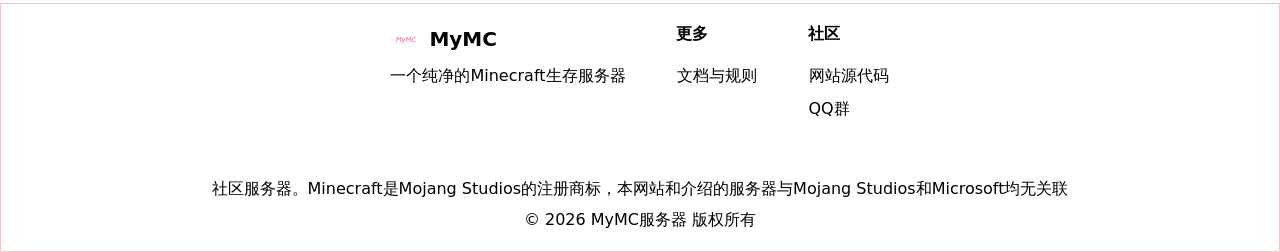
==== commit c6c35624: "主页新增图片展示" ====
--- a/index.html
+++ b/index.html
@@ -41,12 +41,13 @@
             </details>
         </nav>
     </div>
-    <div style="margin-top: 200px; padding: 20px;">
-        <div style="width: fit-content; margin-left: auto; margin-right: auto; display: flex; flex-direction: column;">
+    <div style="margin-top: 200px; padding: 20px; display: flex; flex-direction: row; align-items: center; width: fit-content; margin-left: auto; margin-right: auto; flex-wrap: wrap;">
+        <div style="width: fit-content; display: flex; flex-direction: column;">
             <div class="title-text1 fade-in">一个纯净的Minecraft生存服务器</div>
             <div style="color: #FFC0CB" class="title-text fade-in">MyMC</div>
             <div class="subtitle-text fade-in">欢迎来到我们的世界。</div>
         </div>
+        <img src="./Assets/group.png" alt="group" class="fade-in" style="border-radius: 8px; width: 400px; max-width: 100%;">
     </div>
     <div style="display: flex; flex-direction: row; margin-top: 50px; justify-content: center; gap: 25px; flex-wrap: wrap;">
         <a class="btn fade-in" href="#community">加入社区</a>
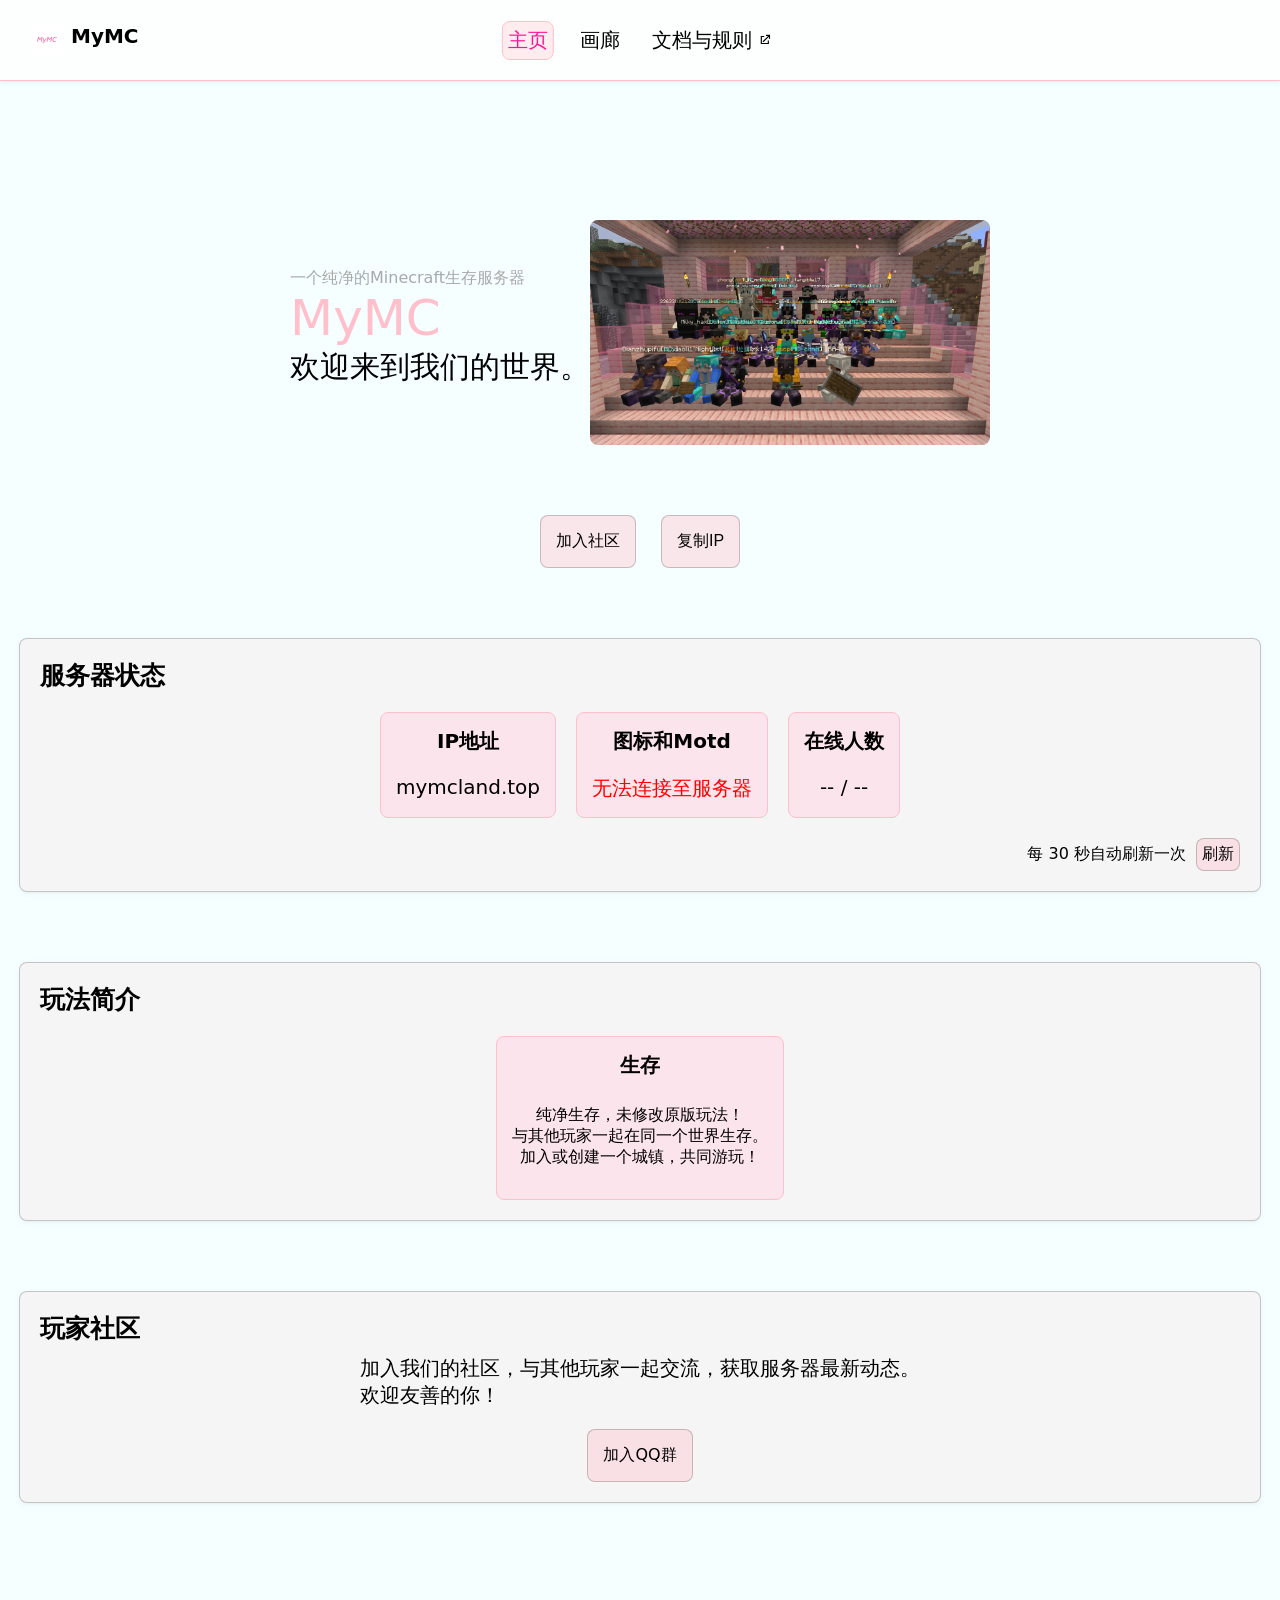
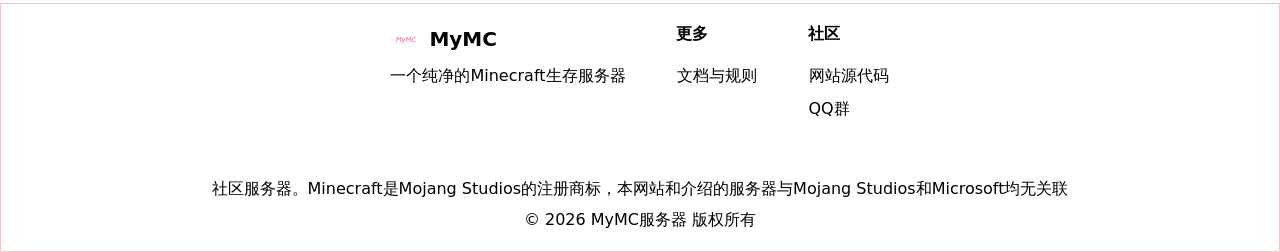
==== commit 7535d908: "更新" ====
--- a/index.html
+++ b/index.html
@@ -45,7 +45,7 @@
         <div style="width: fit-content; display: flex; flex-direction: column;">
             <div class="title-text1 fade-in">一个纯净的Minecraft生存服务器</div>
             <div style="color: #FFC0CB" class="title-text fade-in">MyMC</div>
-            <div class="subtitle-text fade-in">欢迎来到我们的世界。</div>
+            <div class="subtitle-text fade-in" style="margin-bottom: 10px;">欢迎来到我们的世界。</div>
         </div>
         <img src="./Assets/group.png" alt="group" class="fade-in" style="border-radius: 8px; width: 400px; max-width: 100%;">
     </div>
